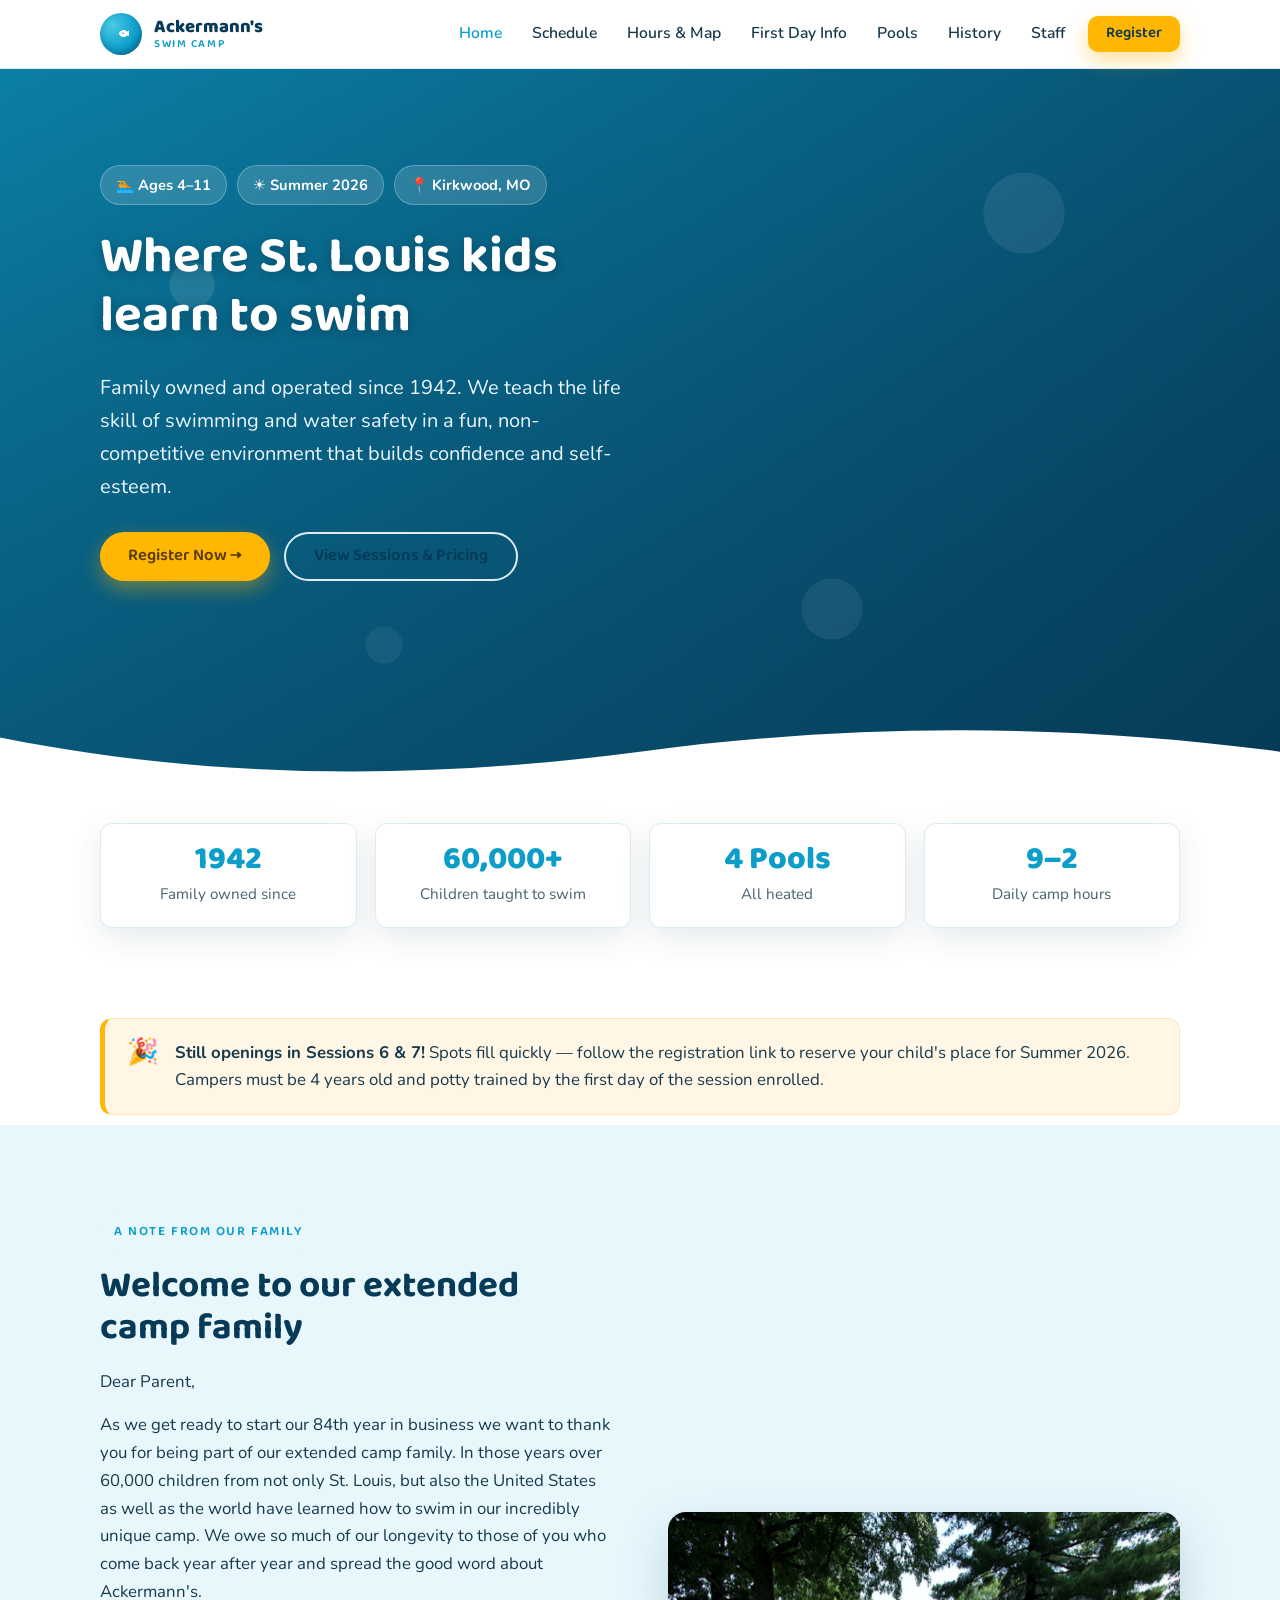
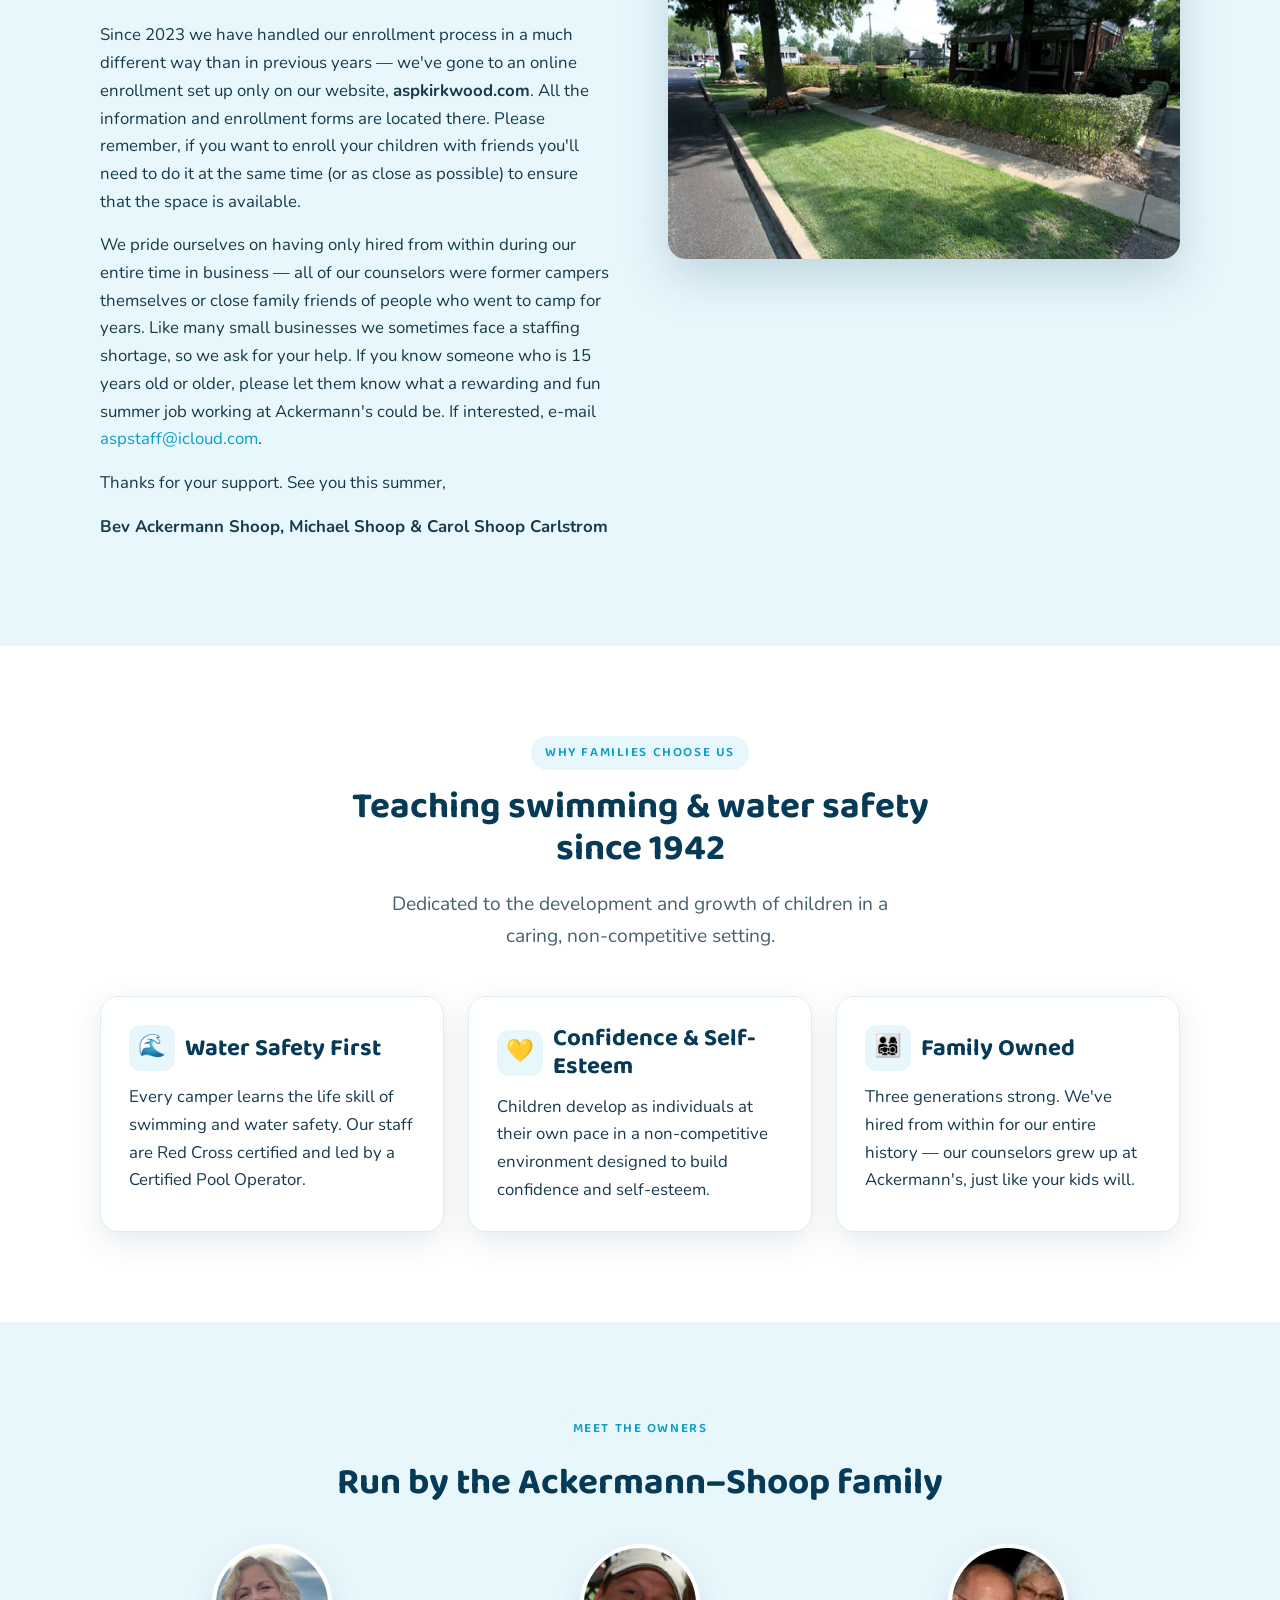
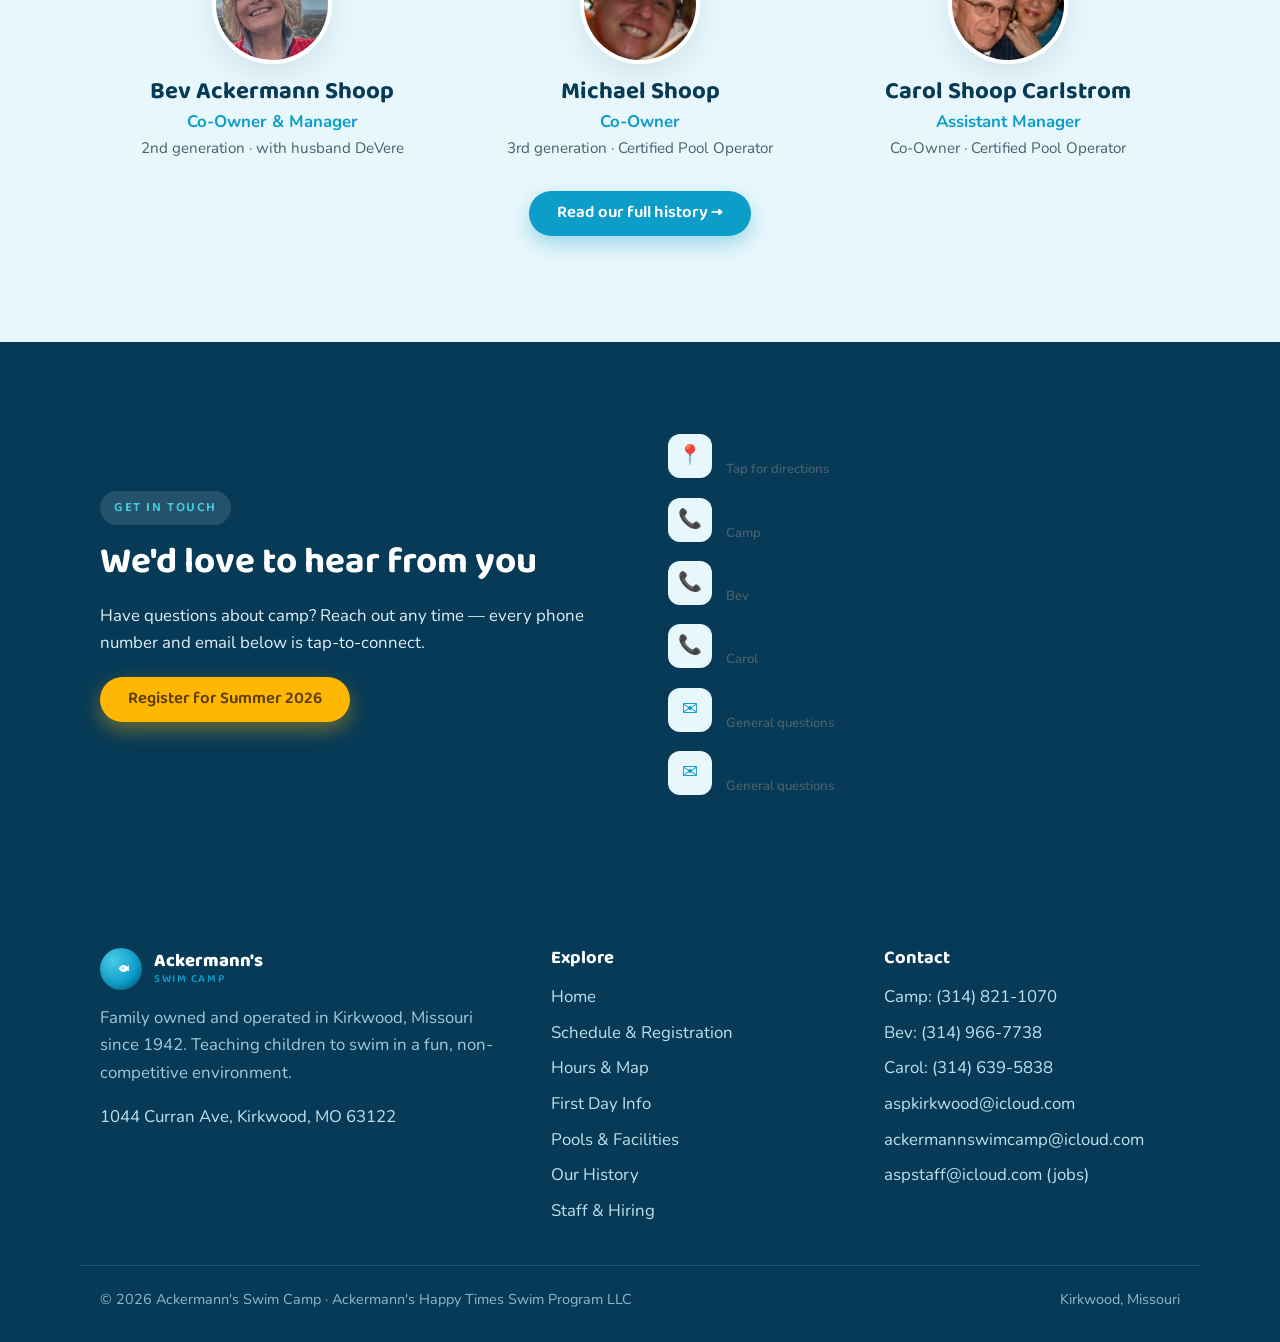
==== index.html @ d3aa133c "feat: initialize website project with base HTML structure, CSS styling, and asset repository" ====
<!DOCTYPE html>
<html lang="en">
<head>
  <meta charset="UTF-8">
  <meta name="viewport" content="width=device-width, initial-scale=1.0">
  <title>Ackermann's Swim Camp — Kirkwood, MO | Learn to Swim Since 1942</title>
  <meta name="description" content="Ackermann's Swim Camp in Kirkwood, MO. Family owned and operated since 1942, teaching children ages 4–11 to swim in a fun, non-competitive environment with heated pools and certified instructors.">
  <link rel="icon" href="assets/favicon.svg" type="image/svg+xml">
  <link rel="preconnect" href="https://fonts.googleapis.com">
  <link rel="preconnect" href="https://fonts.gstatic.com" crossorigin>
  <link href="https://fonts.googleapis.com/css2?family=Baloo+2:wght@500;600;700;800&family=Nunito:wght@400;600;700;800&display=swap" rel="stylesheet">
  <link rel="stylesheet" href="assets/css/style.css">
</head>
<body>
<a class="skip-link" href="#main">Skip to content</a>

<!-- ===== HEADER ===== -->
<header class="site-header">
  <div class="wrap nav">
    <a class="brand" href="index.html">
      <span class="brand-badge">
        <svg viewBox="0 0 64 64" aria-hidden="true"><path d="M39 21c-6 0-11 4.9-13 9.5C28 35 33 40 39 40c4.2 0 7.6-2.2 9.6-5l4.4 3.8V22.2L48.6 26c-2-2.8-5.4-5-9.6-5zm-1.6 6.2a2.3 2.3 0 1 1 0 4.6 2.3 2.3 0 0 1 0-4.6z" fill="#fff"/></svg>
      </span>
      <span class="brand-name">Ackermann's<span>Swim Camp</span></span>
    </a>
    <button class="nav-toggle" aria-label="Menu" aria-expanded="false"><span></span></button>
    <ul class="nav-links">
      <li><a href="index.html" class="active">Home</a></li>
      <li><a href="schedule.html">Schedule</a></li>
      <li><a href="hours-map.html">Hours &amp; Map</a></li>
      <li><a href="first-day.html">First Day Info</a></li>
      <li><a href="pools.html">Pools</a></li>
      <li><a href="history.html">History</a></li>
      <li><a href="staff.html">Staff</a></li>
      <li><a class="btn btn--sun" href="https://www.regpack.com/reg/templates/build/?g_id=100919409" target="_blank" rel="noopener">Register</a></li>
    </ul>
  </div>
</header>

<main id="main">

<!-- ===== HERO ===== -->
<section class="hero">
  <div class="wrap">
    <div class="badge-row">
      <span class="chip">🏊 Ages 4–11</span>
      <span class="chip">☀️ Summer 2026</span>
      <span class="chip">📍 Kirkwood, MO</span>
    </div>
    <h1>Where St. Louis kids learn to swim</h1>
    <p>Family owned and operated since 1942. We teach the life skill of swimming and water safety in a fun, non-competitive environment that builds confidence and self-esteem.</p>
    <div class="cta-row">
      <a class="btn btn--sun" href="https://www.regpack.com/reg/templates/build/?g_id=100919409" target="_blank" rel="noopener">Register Now →</a>
      <a class="btn btn--ghost" href="schedule.html">View Sessions &amp; Pricing</a>
    </div>
  </div>
  <svg class="wave-divider" viewBox="0 0 1440 90" preserveAspectRatio="none" aria-hidden="true"><path fill="#ffffff" d="M0,32 C240,80 480,80 720,48 C960,16 1200,16 1440,48 L1440,90 L0,90 Z"></path></svg>
</section>

<!-- ===== QUICK FACTS ===== -->
<section class="section" style="padding-top:34px;">
  <div class="wrap">
    <div class="facts">
      <div class="fact"><div class="num">1942</div><div class="lbl">Family owned since</div></div>
      <div class="fact"><div class="num">60,000+</div><div class="lbl">Children taught to swim</div></div>
      <div class="fact"><div class="num">4&nbsp;Pools</div><div class="lbl">All heated</div></div>
      <div class="fact"><div class="num">9–2</div><div class="lbl">Daily camp hours</div></div>
    </div>
  </div>
</section>

<!-- ===== OPENINGS CALLOUT ===== -->
<section style="padding: 0 0 10px;">
  <div class="wrap">
    <div class="callout">
      <span class="co-ico">🎉</span>
      <p><strong>Still openings in Sessions 6 &amp; 7!</strong> Spots fill quickly — follow the registration link to reserve your child's place for Summer 2026. Campers must be 4 years old and potty trained by the first day of the session enrolled.</p>
    </div>
  </div>
</section>

<!-- ===== WELCOME LETTER ===== -->
<section class="section section--sky">
  <div class="wrap split">
    <div>
      <span class="eyebrow">A note from our family</span>
      <h2>Welcome to our extended camp family</h2>
      <div class="stack">
        <p>Dear Parent,</p>
        <p>As we get ready to start our 84th year in business we want to thank you for being part of our extended camp family. In those years over 60,000 children from not only St. Louis, but also the United States as well as the world have learned how to swim in our incredibly unique camp. We owe so much of our longevity to those of you who come back year after year and spread the good word about Ackermann's.</p>
        <p>Since 2023 we have handled our enrollment process in a much different way than in previous years — we've gone to an online enrollment set up only on our website, <strong>aspkirkwood.com</strong>. All the information and enrollment forms are located there. Please remember, if you want to enroll your children with friends you'll need to do it at the same time (or as close as possible) to ensure that the space is available.</p>
        <p>We pride ourselves on having only hired from within during our entire time in business — all of our counselors were former campers themselves or close family friends of people who went to camp for years. Like many small businesses we sometimes face a staffing shortage, so we ask for your help. If you know someone who is 15 years old or older, please let them know what a rewarding and fun summer job working at Ackermann's could be. If interested, e-mail <a href="mailto:aspstaff@icloud.com">aspstaff@icloud.com</a>.</p>
        <p>Thanks for your support. See you this summer,</p>
        <p><strong>Bev Ackermann Shoop, Michael Shoop &amp; Carol Shoop Carlstrom</strong></p>
      </div>
    </div>
    <div class="split-media">
      <img src="assets/images/pools-and-house/shapeimage_5.png" alt="Aerial view of Ackermann's four heated swimming pools in Kirkwood, MO" width="657" height="347">
    </div>
  </div>
</section>

<!-- ===== VALUES ===== -->
<section class="section">
  <div class="wrap">
    <div class="center" style="max-width:640px;margin-inline:auto;">
      <span class="eyebrow">Why families choose us</span>
      <h2>Teaching swimming &amp; water safety since 1942</h2>
      <p class="lead">Dedicated to the development and growth of children in a caring, non-competitive setting.</p>
    </div>
    <div class="grid grid-3" style="margin-top:44px;">
      <div class="card">
        <h3><span class="icon">🌊</span>Water Safety First</h3>
        <p>Every camper learns the life skill of swimming and water safety. Our staff are Red Cross certified and led by a Certified Pool Operator.</p>
      </div>
      <div class="card">
        <h3><span class="icon">💛</span>Confidence &amp; Self-Esteem</h3>
        <p>Children develop as individuals at their own pace in a non-competitive environment designed to build confidence and self-esteem.</p>
      </div>
      <div class="card">
        <h3><span class="icon">👨‍👩‍👧‍👦</span>Family Owned</h3>
        <p>Three generations strong. We've hired from within for our entire history — our counselors grew up at Ackermann's, just like your kids will.</p>
      </div>
    </div>
  </div>
</section>

<!-- ===== MEET THE FAMILY ===== -->
<section class="section section--sky">
  <div class="wrap">
    <div class="center" style="max-width:640px;margin-inline:auto;">
      <span class="eyebrow">Meet the owners</span>
      <h2>Run by the Ackermann–Shoop family</h2>
    </div>
    <div class="grid grid-3" style="margin-top:40px;">
      <div class="person">
        <img src="assets/images/home/IMG_7571.jpg" alt="Bev Ackermann Shoop">
        <h3 style="margin-bottom:2px;">Bev Ackermann Shoop</h3>
        <div class="role">Co-Owner &amp; Manager</div>
        <div class="sub">2nd generation · with husband DeVere</div>
      </div>
      <div class="person">
        <img src="assets/images/home/shapeimage_4-1.png" alt="Michael Shoop">
        <h3 style="margin-bottom:2px;">Michael Shoop</h3>
        <div class="role">Co-Owner</div>
        <div class="sub">3rd generation · Certified Pool Operator</div>
      </div>
      <div class="person">
        <img src="assets/images/home/Picture 3-3.jpg" alt="Carol Shoop Carlstrom">
        <h3 style="margin-bottom:2px;">Carol Shoop Carlstrom</h3>
        <div class="role">Assistant Manager</div>
        <div class="sub">Co-Owner · Certified Pool Operator</div>
      </div>
    </div>
    <p class="center" style="margin-top:30px;"><a class="btn btn--pool" href="history.html">Read our full history →</a></p>
  </div>
</section>

<!-- ===== CONTACT STRIP ===== -->
<section class="section section--ocean" id="contact">
  <div class="wrap">
    <div class="split">
      <div>
        <span class="eyebrow">Get in touch</span>
        <h2>We'd love to hear from you</h2>
        <p>Have questions about camp? Reach out any time — every phone number and email below is tap-to-connect.</p>
        <p style="margin-top:20px;">
          <a class="btn btn--sun" href="https://www.regpack.com/reg/templates/build/?g_id=100919409" target="_blank" rel="noopener">Register for Summer 2026</a>
        </p>
      </div>
      <div>
        <ul class="contact-links">
          <li><a href="https://www.google.com/maps/search/?api=1&query=1044+Curran+Ave+Kirkwood+MO+63122" target="_blank" rel="noopener"><span class="ci-icon">📍</span><span>1044 Curran Ave, Kirkwood, MO 63122<small>Tap for directions</small></span></a></li>
          <li><a href="tel:+13148211070"><span class="ci-icon">📞</span><span>(314) 821-1070<small>Camp</small></span></a></li>
          <li><a href="tel:+13149667738"><span class="ci-icon">📞</span><span>(314) 966-7738<small>Bev</small></span></a></li>
          <li><a href="tel:+13146395838"><span class="ci-icon">📞</span><span>(314) 639-5838<small>Carol</small></span></a></li>
          <li><a href="mailto:aspkirkwood@icloud.com"><span class="ci-icon">✉️</span><span>aspkirkwood@icloud.com<small>General questions</small></span></a></li>
          <li><a href="mailto:ackermannswimcamp@icloud.com"><span class="ci-icon">✉️</span><span>ackermannswimcamp@icloud.com<small>General questions</small></span></a></li>
        </ul>
      </div>
    </div>
  </div>
</section>

</main>

<!-- ===== FOOTER ===== -->
<footer class="site-footer">
  <div class="wrap footer-grid">
    <div class="footer-brand">
      <div class="brand" style="margin-bottom:14px;">
        <span class="brand-badge"><svg viewBox="0 0 64 64" aria-hidden="true"><path d="M39 21c-6 0-11 4.9-13 9.5C28 35 33 40 39 40c4.2 0 7.6-2.2 9.6-5l4.4 3.8V22.2L48.6 26c-2-2.8-5.4-5-9.6-5zm-1.6 6.2a2.3 2.3 0 1 1 0 4.6 2.3 2.3 0 0 1 0-4.6z" fill="#fff"/></svg></span>
        <span class="brand-name" style="color:#fff;">Ackermann's<span>Swim Camp</span></span>
      </div>
      <p>Family owned and operated in Kirkwood, Missouri since 1942. Teaching children to swim in a fun, non-competitive environment.</p>
      <p><a href="https://www.google.com/maps/search/?api=1&query=1044+Curran+Ave+Kirkwood+MO+63122" target="_blank" rel="noopener">1044 Curran Ave, Kirkwood, MO 63122</a></p>
    </div>
    <div>
      <h4>Explore</h4>
      <ul class="footer-links">
        <li><a href="index.html">Home</a></li>
        <li><a href="schedule.html">Schedule &amp; Registration</a></li>
        <li><a href="hours-map.html">Hours &amp; Map</a></li>
        <li><a href="first-day.html">First Day Info</a></li>
        <li><a href="pools.html">Pools &amp; Facilities</a></li>
        <li><a href="history.html">Our History</a></li>
        <li><a href="staff.html">Staff &amp; Hiring</a></li>
      </ul>
    </div>
    <div>
      <h4>Contact</h4>
      <ul class="footer-links">
        <li><a href="tel:+13148211070">Camp: (314) 821-1070</a></li>
        <li><a href="tel:+13149667738">Bev: (314) 966-7738</a></li>
        <li><a href="tel:+13146395838">Carol: (314) 639-5838</a></li>
        <li><a href="mailto:aspkirkwood@icloud.com">aspkirkwood@icloud.com</a></li>
        <li><a href="mailto:ackermannswimcamp@icloud.com">ackermannswimcamp@icloud.com</a></li>
        <li><a href="mailto:aspstaff@icloud.com">aspstaff@icloud.com (jobs)</a></li>
      </ul>
    </div>
  </div>
  <div class="wrap footer-bottom">
    <span>&copy; <span id="year">2026</span> Ackermann's Swim Camp · Ackermann's Happy Times Swim Program LLC</span>
    <span>Kirkwood, Missouri</span>
  </div>
</footer>

<script src="assets/js/main.js"></script>
</body>
</html>
---- assets/css/style.css ----
/* =========================================================
   Ackermann's Swim Camp — modern responsive stylesheet
   ========================================================= */

:root {
  --ocean:      #063a56;   /* deep water */
  --ocean-2:    #0a577f;
  --pool:       #0d9dc9;   /* pool blue */
  --pool-light: #48cae4;
  --sky:        #e8f7fc;   /* pale wash */
  --sun:        #ffb703;   /* sunny accent */
  --sun-dark:   #f08a00;
  --coral:      #ff6b6b;
  --sand:       #fff6e6;
  --ink:        #163a4c;
  --ink-soft:   #47616e;
  --white:      #ffffff;
  --line:       #dcecf2;

  --radius:     18px;
  --radius-sm:  12px;
  --shadow:     0 10px 30px rgba(6, 58, 86, .10);
  --shadow-lg:  0 18px 50px rgba(6, 58, 86, .18);

  --wrap:       1120px;
  --font-head:  "Baloo 2", "Trebuchet MS", system-ui, sans-serif;
  --font-body:  "Nunito", system-ui, -apple-system, "Segoe UI", sans-serif;
}

* { box-sizing: border-box; }

html { scroll-behavior: smooth; }

body {
  margin: 0;
  font-family: var(--font-body);
  color: var(--ink);
  background: var(--white);
  line-height: 1.65;
  font-size: 1.05rem;
  -webkit-font-smoothing: antialiased;
}

h1, h2, h3, h4 {
  font-family: var(--font-head);
  line-height: 1.15;
  color: var(--ocean);
  margin: 0 0 .5em;
  font-weight: 700;
}

h1 { font-size: clamp(2rem, 5vw, 3.2rem); }
h2 { font-size: clamp(1.6rem, 3.6vw, 2.3rem); }
h3 { font-size: clamp(1.2rem, 2.4vw, 1.5rem); }

p { margin: 0 0 1rem; }

a { color: var(--pool); text-decoration: none; }
a:hover { text-decoration: underline; }

img { max-width: 100%; display: block; }

.wrap { width: 100%; max-width: var(--wrap); margin-inline: auto; padding-inline: 20px; }

.section { padding: clamp(48px, 8vw, 90px) 0; }
.section--sky  { background: var(--sky); }
.section--sand { background: var(--sand); }
.section--ocean { background: var(--ocean); color: #dff1f8; }
.section--ocean h2, .section--ocean h3 { color: #fff; }

.center { text-align: center; }
.lead { font-size: 1.2rem; color: var(--ink-soft); max-width: 46ch; }
.center .lead { margin-inline: auto; }

.eyebrow {
  display: inline-block;
  font-family: var(--font-head);
  font-weight: 600;
  letter-spacing: .12em;
  text-transform: uppercase;
  font-size: .82rem;
  color: var(--pool);
  background: var(--sky);
  padding: 6px 14px;
  border-radius: 999px;
  margin-bottom: 1rem;
}
.section--ocean .eyebrow { background: rgba(255,255,255,.12); color: var(--pool-light); }

/* ---------- Buttons ---------- */
.btn {
  display: inline-flex;
  align-items: center;
  gap: .5em;
  font-family: var(--font-head);
  font-weight: 600;
  font-size: 1.05rem;
  padding: 14px 28px;
  border-radius: 999px;
  border: 0;
  cursor: pointer;
  transition: transform .15s ease, box-shadow .15s ease, background .15s ease;
  text-decoration: none;
  line-height: 1;
}
.btn:hover { text-decoration: none; transform: translateY(-2px); }
.btn--sun { background: var(--sun); color: #5a3d00; box-shadow: 0 8px 20px rgba(255,183,3,.4); }
.btn--sun:hover { background: var(--sun-dark); color: #3d2900; }
.btn--pool { background: var(--pool); color: #fff; box-shadow: 0 8px 20px rgba(13,157,201,.35); }
.btn--pool:hover { background: var(--ocean-2); }
.btn--ghost { background: transparent; color: var(--ocean); border: 2px solid var(--line); }
.btn--ghost:hover { border-color: var(--pool); color: var(--pool); }
.section--ocean .btn--ghost { color:#fff; border-color: rgba(255,255,255,.35); }

/* ---------- Header / Nav ---------- */
.site-header {
  position: sticky;
  top: 0;
  z-index: 100;
  background: rgba(255,255,255,.92);
  backdrop-filter: blur(10px);
  border-bottom: 1px solid var(--line);
}
.nav {
  display: flex;
  align-items: center;
  justify-content: space-between;
  gap: 16px;
  min-height: 68px;
}
.brand { display: flex; align-items: center; gap: 12px; text-decoration: none; }
.brand:hover { text-decoration: none; }
.brand-badge {
  width: 42px; height: 42px; flex: none;
  border-radius: 50%;
  background: radial-gradient(circle at 30% 30%, var(--pool-light), var(--pool) 60%, var(--ocean-2));
  display: grid; place-items: center;
  box-shadow: inset 0 -3px 6px rgba(0,0,0,.15);
}
.brand-badge svg { width: 24px; height: 24px; }
.brand-name { font-family: var(--font-head); font-weight: 800; color: var(--ocean); font-size: 1.15rem; line-height: 1; }
.brand-name span { display: block; font-size: .7rem; font-weight: 600; letter-spacing: .14em; text-transform: uppercase; color: var(--pool); margin-top: 3px; }

.nav-links {
  display: flex;
  align-items: center;
  gap: 4px;
  list-style: none;
  margin: 0; padding: 0;
}
.nav-links a {
  display: block;
  color: var(--ink);
  font-weight: 600;
  padding: 9px 13px;
  border-radius: 10px;
  font-size: .98rem;
  transition: background .15s, color .15s;
}
.nav-links a:hover { background: var(--sky); color: var(--ocean); text-decoration: none; }
.nav-links a.active { color: var(--pool); }
.nav-links .btn { padding: 10px 18px; font-size: .95rem; margin-left: 6px; }

.nav-toggle {
  display: none;
  background: var(--sky);
  border: 0;
  border-radius: 10px;
  width: 46px; height: 46px;
  cursor: pointer;
  align-items: center; justify-content: center;
}
.nav-toggle span, .nav-toggle span::before, .nav-toggle span::after {
  content: ""; display: block; width: 22px; height: 2.5px; background: var(--ocean); border-radius: 2px; transition: .25s;
}
.nav-toggle span::before { transform: translateY(-7px); }
.nav-toggle span::after  { transform: translateY(5px); }
.nav-open .nav-toggle span { background: transparent; }
.nav-open .nav-toggle span::before { transform: rotate(45deg); }
.nav-open .nav-toggle span::after  { transform: rotate(-45deg); }

@media (max-width: 900px) {
  .nav-toggle { display: flex; }
  .nav-links {
    position: absolute;
    top: 68px; left: 0; right: 0;
    flex-direction: column;
    align-items: stretch;
    background: var(--white);
    border-bottom: 1px solid var(--line);
    padding: 12px 20px 20px;
    gap: 2px;
    box-shadow: var(--shadow);
    transform: translateY(-8px);
    opacity: 0;
    visibility: hidden;
    transition: .2s ease;
  }
  .nav-open .nav-links { transform: translateY(0); opacity: 1; visibility: visible; }
  .nav-links a { padding: 13px 12px; font-size: 1.08rem; border-radius: 10px; }
  .nav-links .btn { margin: 8px 0 0; justify-content: center; }
}

/* ---------- Hero ---------- */
.hero {
  position: relative;
  background:
    linear-gradient(180deg, rgba(6,58,86,.30), rgba(6,58,86,.55)),
    linear-gradient(135deg, var(--pool) 0%, var(--ocean) 100%);
  color: #fff;
  overflow: hidden;
}
.hero::after {
  /* playful bubbles */
  content: "";
  position: absolute; inset: 0;
  background-image:
    radial-gradient(circle at 15% 30%, rgba(255,255,255,.10) 0 22px, transparent 23px),
    radial-gradient(circle at 80% 20%, rgba(255,255,255,.08) 0 40px, transparent 41px),
    radial-gradient(circle at 65% 75%, rgba(255,255,255,.07) 0 30px, transparent 31px),
    radial-gradient(circle at 30% 80%, rgba(255,255,255,.06) 0 18px, transparent 19px);
  pointer-events: none;
}
.hero .wrap { position: relative; z-index: 1; padding-top: clamp(56px, 9vw, 96px); padding-bottom: clamp(80px, 12vw, 130px); }
.hero h1 { color: #fff; max-width: 16ch; text-shadow: 0 2px 12px rgba(0,0,0,.25); }
.hero p { font-size: 1.25rem; max-width: 44ch; color: #eaf7fd; }
.hero .badge-row { display: flex; flex-wrap: wrap; gap: 10px; margin-bottom: 1.4rem; }
.hero .chip {
  background: rgba(255,255,255,.15);
  border: 1px solid rgba(255,255,255,.25);
  padding: 7px 15px; border-radius: 999px;
  font-weight: 700; font-size: .92rem;
  backdrop-filter: blur(4px);
}
.hero .cta-row { display: flex; flex-wrap: wrap; gap: 14px; margin-top: 1.8rem; }

/* wave divider */
.wave-divider { display: block; width: 100%; height: auto; margin-top: -2px; }
.wave-divider.top { transform: rotate(180deg); }

/* page banner (interior pages) */
.page-banner {
  background: linear-gradient(135deg, var(--pool) 0%, var(--ocean) 100%);
  color: #fff;
  padding: clamp(40px, 7vw, 72px) 0 clamp(56px, 9vw, 86px);
  text-align: center;
  position: relative;
}
.page-banner h1 { color: #fff; text-shadow: 0 2px 12px rgba(0,0,0,.2); }
.page-banner p { color: #e6f6fc; font-size: 1.15rem; max-width: 50ch; margin-inline: auto; }

/* ---------- Cards / grids ---------- */
.grid { display: grid; gap: 24px; }
.grid-2 { grid-template-columns: repeat(2, 1fr); }
.grid-3 { grid-template-columns: repeat(3, 1fr); }
.grid-4 { grid-template-columns: repeat(4, 1fr); }
@media (max-width: 860px) { .grid-3, .grid-4 { grid-template-columns: repeat(2, 1fr); } }
@media (max-width: 620px) { .grid-2, .grid-3, .grid-4 { grid-template-columns: 1fr; } }

.card {
  background: var(--white);
  border: 1px solid var(--line);
  border-radius: var(--radius);
  padding: 28px;
  box-shadow: var(--shadow);
  height: 100%;
}
.card h3 { display: flex; align-items: center; gap: 10px; }
.card .icon {
  width: 46px; height: 46px; flex: none;
  border-radius: 12px;
  background: var(--sky);
  display: grid; place-items: center;
  color: var(--pool);
  font-size: 1.4rem;
}
.card p:last-child { margin-bottom: 0; }

/* feature list with checks */
.checklist { list-style: none; padding: 0; margin: 0; }
.checklist li { position: relative; padding-left: 34px; margin-bottom: 12px; }
.checklist li::before {
  content: "✓";
  position: absolute; left: 0; top: 1px;
  width: 24px; height: 24px;
  background: var(--pool); color: #fff;
  border-radius: 50%;
  display: grid; place-items: center;
  font-size: .8rem; font-weight: 800;
}

/* split (text + image) */
.split { display: grid; grid-template-columns: 1fr 1fr; gap: clamp(28px, 5vw, 56px); align-items: center; }
.split img { border-radius: var(--radius); box-shadow: var(--shadow-lg); width: 100%; }
@media (max-width: 800px) { .split { grid-template-columns: 1fr; } .split.reverse .split-media { order: -1; } }

/* ---------- Contact / quick facts strip ---------- */
.facts { display: grid; grid-template-columns: repeat(4, 1fr); gap: 18px; }
@media (max-width: 820px) { .facts { grid-template-columns: repeat(2,1fr); } }
@media (max-width: 460px) { .facts { grid-template-columns: 1fr; } }
.fact {
  background: var(--white);
  border: 1px solid var(--line);
  border-radius: var(--radius-sm);
  padding: 20px;
  text-align: center;
  box-shadow: var(--shadow);
}
.fact .num { font-family: var(--font-head); font-size: 2rem; color: var(--pool); font-weight: 800; line-height: 1; }
.fact .lbl { font-size: .95rem; color: var(--ink-soft); margin-top: 6px; }

/* contact links */
.contact-links { list-style: none; padding: 0; margin: 0; display: grid; gap: 14px; }
.contact-links a, .contact-links .ci {
  display: flex; align-items: center; gap: 14px;
  font-weight: 700; color: var(--ocean);
}
.contact-links .ci-icon {
  width: 44px; height: 44px; flex: none;
  border-radius: 12px; background: var(--sky); color: var(--pool);
  display: grid; place-items: center; font-size: 1.2rem;
}
.contact-links small { display: block; font-weight: 600; color: var(--ink-soft); font-size: .82rem; }

/* ---------- Schedule table ---------- */
.table-wrap { overflow-x: auto; -webkit-overflow-scrolling: touch; border-radius: var(--radius); box-shadow: var(--shadow); }
table.sessions { width: 100%; border-collapse: collapse; background: #fff; min-width: 520px; }
table.sessions caption { text-align: left; font-family: var(--font-head); font-weight: 700; color: var(--ocean); padding: 18px 20px 10px; font-size: 1.3rem; background:#fff; }
table.sessions th, table.sessions td { padding: 14px 18px; text-align: left; border-bottom: 1px solid var(--line); }
table.sessions thead th { background: var(--ocean); color: #fff; font-family: var(--font-head); font-weight: 600; position: sticky; top: 0; }
table.sessions tbody tr:nth-child(even) { background: var(--sky); }
table.sessions .price { font-weight: 800; color: var(--ocean); white-space: nowrap; }
.badge {
  display: inline-block; font-size: .72rem; font-weight: 800; letter-spacing: .04em;
  padding: 3px 10px; border-radius: 999px; text-transform: uppercase;
}
.badge.full { background: #ffe3e3; color: #c92a2a; }
.badge.open { background: #d3f9d8; color: #2b8a3e; }

/* ---------- Gallery ---------- */
.gallery { columns: 4 220px; column-gap: 16px; }
.gallery img {
  width: 100%; margin: 0 0 16px; border-radius: var(--radius-sm);
  box-shadow: var(--shadow); cursor: zoom-in; break-inside: avoid;
  transition: transform .2s, box-shadow .2s;
}
.gallery img:hover { transform: scale(1.02); box-shadow: var(--shadow-lg); }

/* lightbox */
.lightbox {
  position: fixed; inset: 0; z-index: 200;
  background: rgba(6,20,28,.92);
  display: none; align-items: center; justify-content: center;
  padding: 24px;
}
.lightbox.open { display: flex; }
.lightbox img { max-width: 92vw; max-height: 88vh; border-radius: 10px; box-shadow: var(--shadow-lg); }
.lightbox .lb-close {
  position: absolute; top: 18px; right: 22px;
  background: rgba(255,255,255,.15); color: #fff; border: 0;
  width: 48px; height: 48px; border-radius: 50%; font-size: 1.6rem; cursor: pointer;
}
.lightbox .lb-nav {
  position: absolute; top: 50%; transform: translateY(-50%);
  background: rgba(255,255,255,.15); color: #fff; border: 0;
  width: 52px; height: 52px; border-radius: 50%; font-size: 1.8rem; cursor: pointer;
}
.lightbox .lb-prev { left: 16px; }
.lightbox .lb-next { right: 16px; }

/* ---------- Photo cards ---------- */
.photo-card { border-radius: var(--radius); overflow: hidden; box-shadow: var(--shadow); background:#fff; border:1px solid var(--line); }
.photo-card img { width: 100%; height: 220px; object-fit: cover; }
.photo-card .pc-body { padding: 18px 20px; }
.photo-card h3 { margin-bottom: 4px; }
.photo-card .pc-body p:last-child { margin: 0; }

/* people */
.person { text-align: center; }
.person img { width: 120px; height: 120px; border-radius: 50%; object-fit: cover; margin: 0 auto 14px; box-shadow: var(--shadow); border: 4px solid #fff; }
.person .role { color: var(--pool); font-weight: 700; }
.person .sub { color: var(--ink-soft); font-size: .95rem; }

/* callout / alert */
.callout {
  display: flex; gap: 16px; align-items: flex-start;
  background: var(--sand); border: 1px solid #ffe6b3; border-left: 5px solid var(--sun);
  border-radius: var(--radius-sm); padding: 20px 22px;
}
.callout .co-ico { font-size: 1.6rem; line-height: 1; }
.callout p:last-child { margin: 0; }
.callout.info { background: var(--sky); border-color: var(--line); border-left-color: var(--pool); }

/* address block */
.map-embed { border: 0; width: 100%; height: 420px; border-radius: var(--radius); box-shadow: var(--shadow); }

/* press logos */
.press-grid { display: grid; grid-template-columns: repeat(4, 1fr); gap: 22px; align-items: center; }
@media (max-width: 720px) { .press-grid { grid-template-columns: repeat(2,1fr); } }
.press-grid img { max-height: 70px; width: auto; margin: 0 auto; filter: grayscale(1); opacity: .8; transition: .2s; }
.press-grid img:hover { filter: none; opacity: 1; }

/* ---------- Footer ---------- */
.site-footer { background: var(--ocean); color: #bfe1ee; padding: 60px 0 30px; }
.footer-grid { display: grid; grid-template-columns: 1.4fr 1fr 1fr; gap: 36px; }
@media (max-width: 780px) { .footer-grid { grid-template-columns: 1fr; gap: 28px; } }
.site-footer h4 { color: #fff; font-size: 1.15rem; margin-bottom: 14px; }
.site-footer a { color: #bfe1ee; }
.site-footer a:hover { color: #fff; }
.footer-links { list-style: none; padding: 0; margin: 0; display: grid; gap: 8px; }
.footer-brand .brand-name { color: #fff; }
.footer-brand p { color: #9fcadb; }
.footer-bottom {
  border-top: 1px solid rgba(255,255,255,.12);
  margin-top: 40px; padding-top: 22px;
  display: flex; flex-wrap: wrap; gap: 8px; justify-content: space-between;
  font-size: .9rem; color: #8fb9cc;
}

/* ---------- Timeline ---------- */
.timeline { position: relative; max-width: 860px; margin: 0 auto; padding-left: 0; }
.timeline::before {
  content: ""; position: absolute; left: 27px; top: 8px; bottom: 8px;
  width: 3px; background: linear-gradient(var(--pool-light), var(--pool)); border-radius: 3px;
}
.tl-item { position: relative; padding: 0 0 34px 74px; }
.tl-item:last-child { padding-bottom: 0; }
.tl-year {
  position: absolute; left: 0; top: 0;
  width: 58px; height: 58px; border-radius: 50%;
  background: var(--pool); color: #fff;
  display: grid; place-items: center;
  font-family: var(--font-head); font-weight: 800; font-size: .92rem;
  box-shadow: 0 6px 16px rgba(13,157,201,.4); border: 4px solid #fff; z-index: 1; text-align:center; line-height:1;
}
.tl-card { background:#fff; border:1px solid var(--line); border-radius: var(--radius); padding: 22px 24px; box-shadow: var(--shadow); }
.tl-card h3 { margin-bottom: 8px; }
.tl-card img { border-radius: var(--radius-sm); margin-top: 14px; box-shadow: var(--shadow); width: 100%; }
.tl-card p:last-child { margin-bottom: 0; }
@media (max-width: 520px) {
  .tl-item { padding-left: 62px; }
  .timeline::before { left: 23px; }
  .tl-year { width: 48px; height: 48px; font-size: .8rem; }
}

/* utility spacing */
.mt-0 { margin-top: 0; } .mb-0 { margin-bottom: 0; }
.stack > * + * { margin-top: 1rem; }
hr.soft { border: 0; border-top: 1px solid var(--line); margin: 32px 0; }
.skip-link { position:absolute; left:-999px; }
.skip-link:focus { left: 12px; top: 12px; background:#fff; padding:10px 16px; border-radius:8px; z-index:300; }
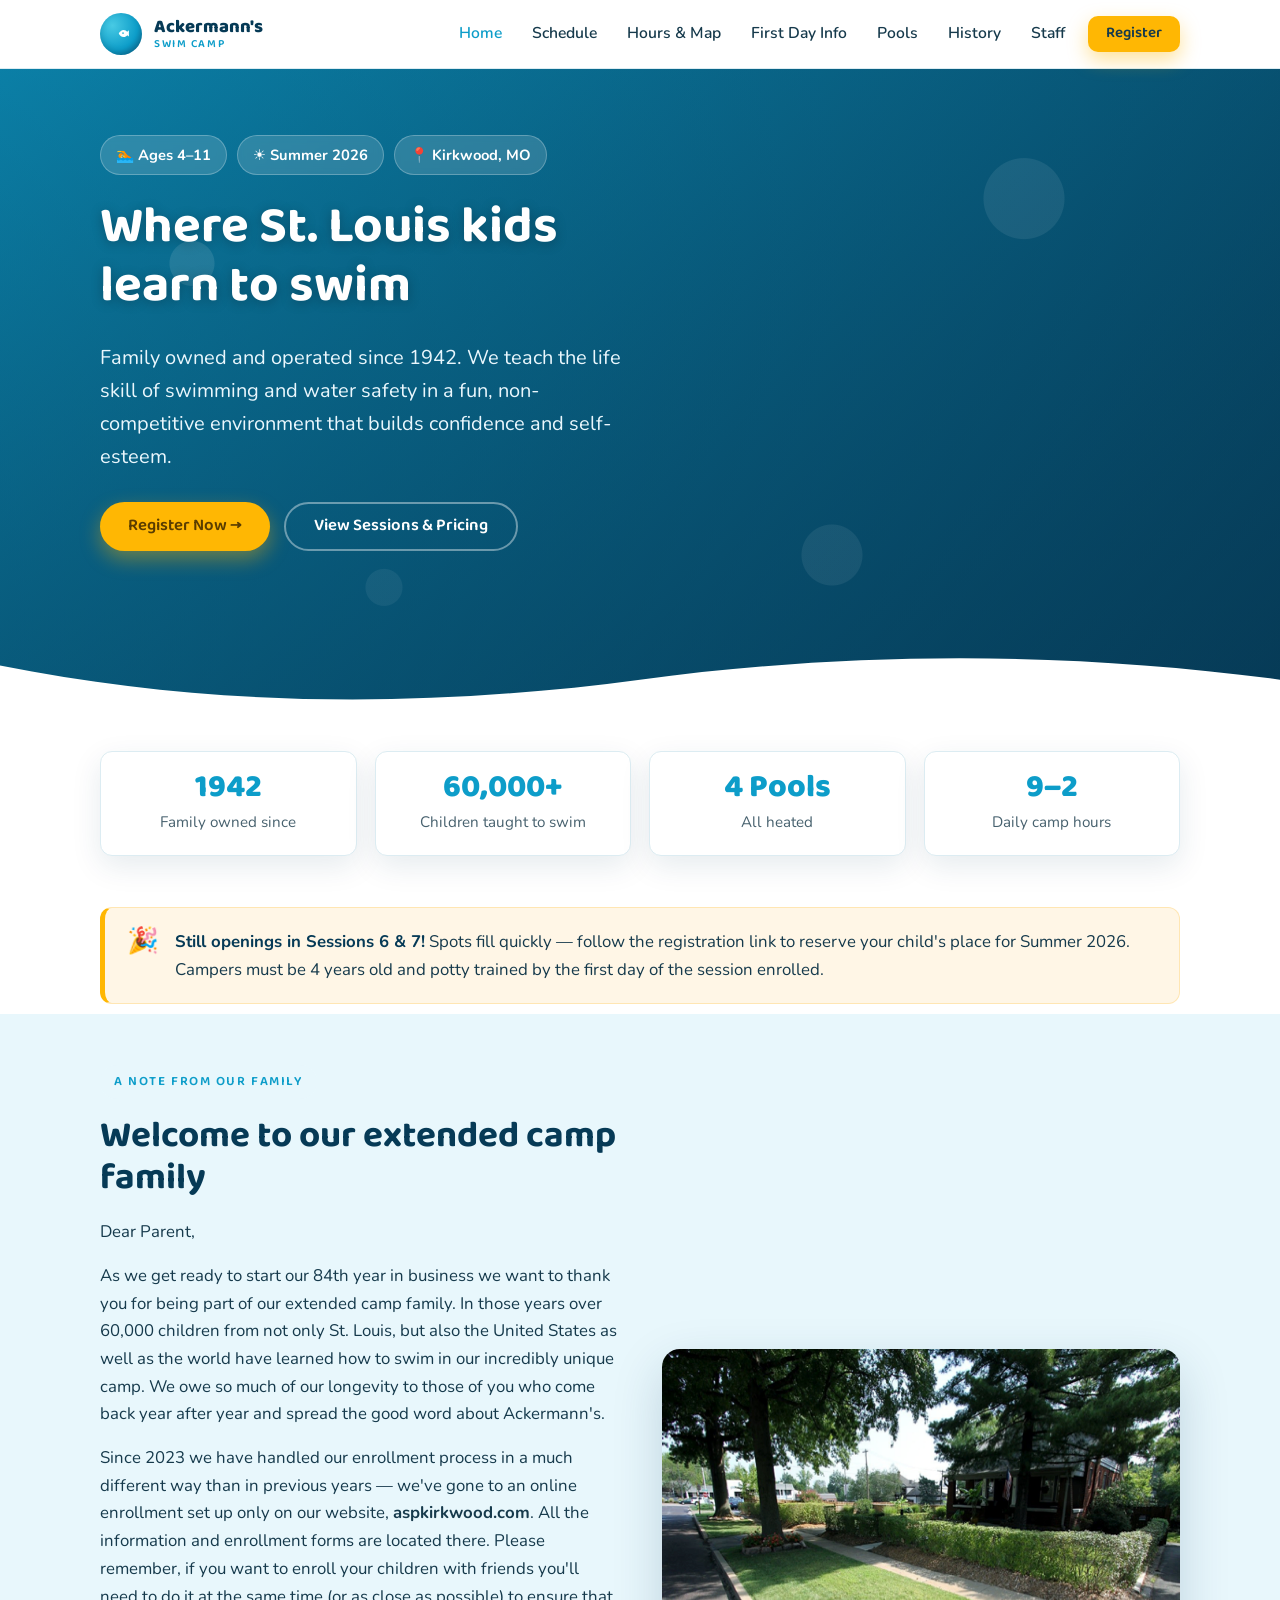
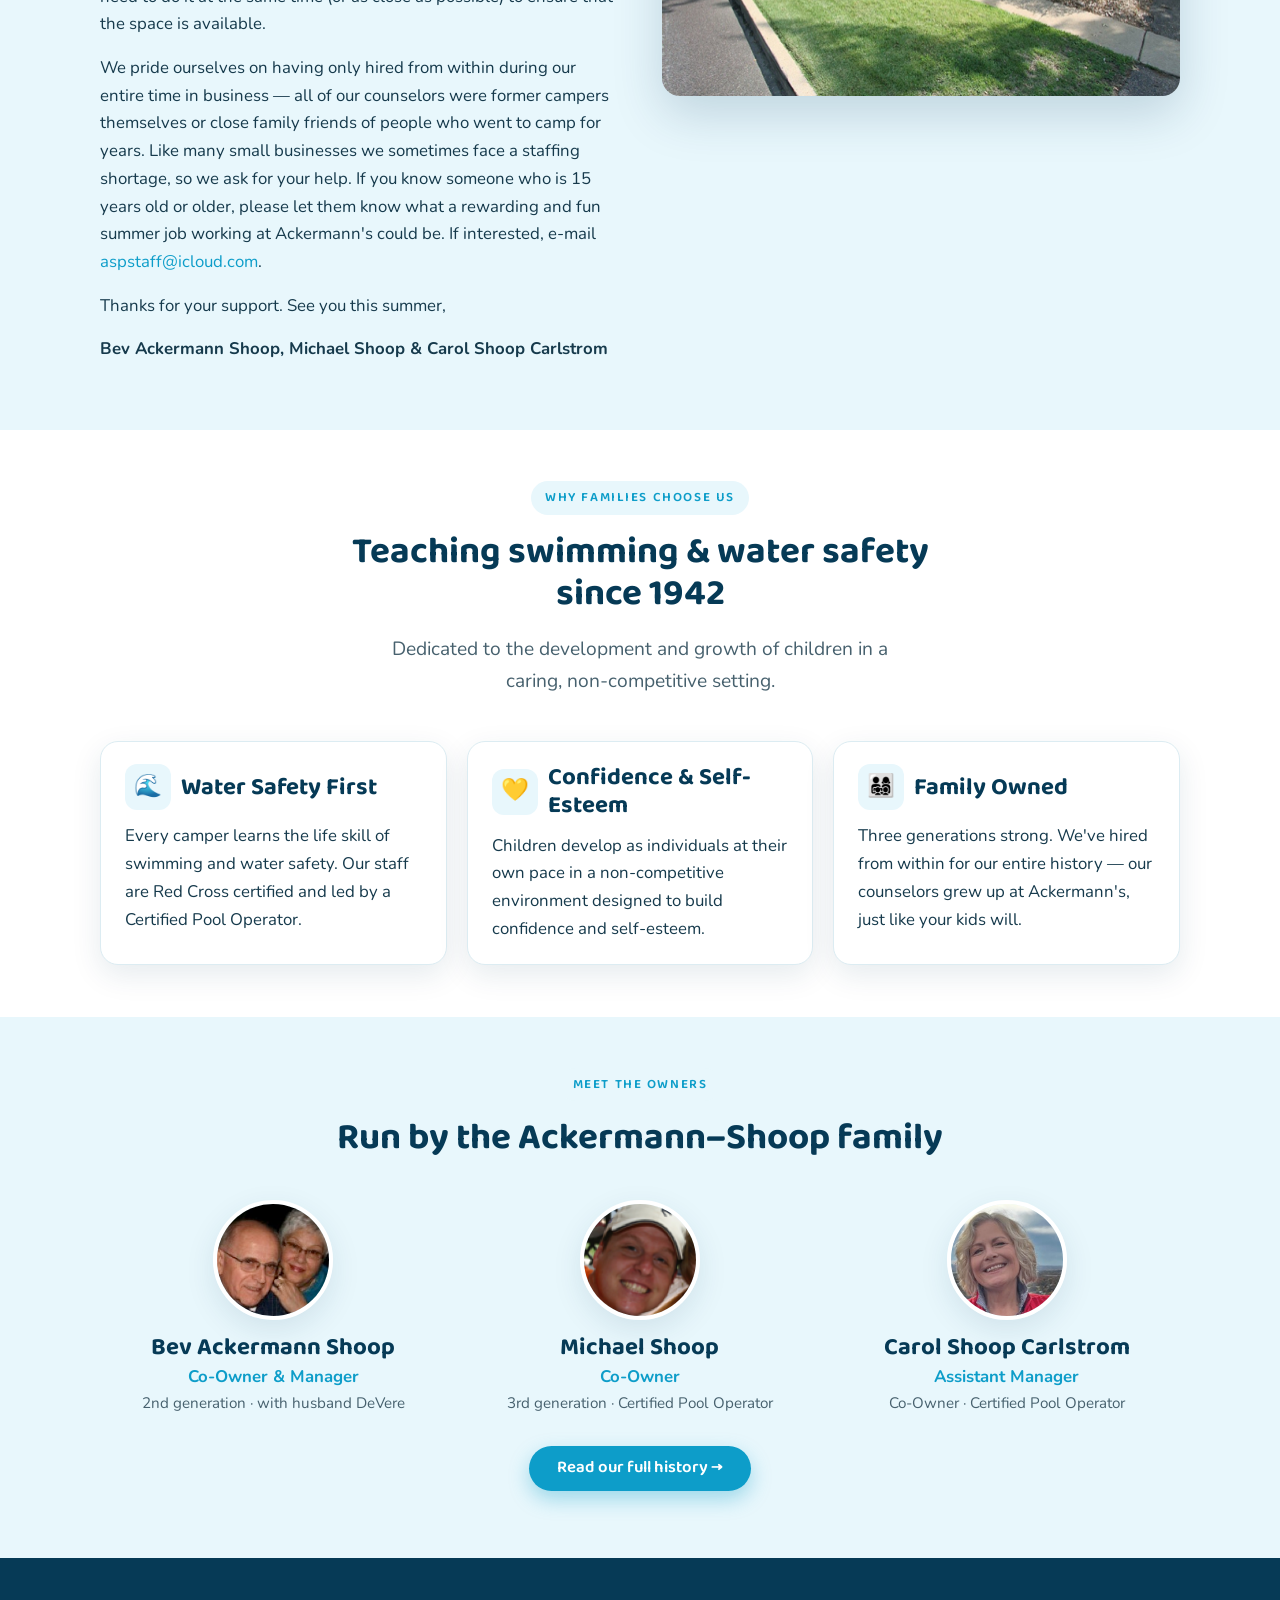
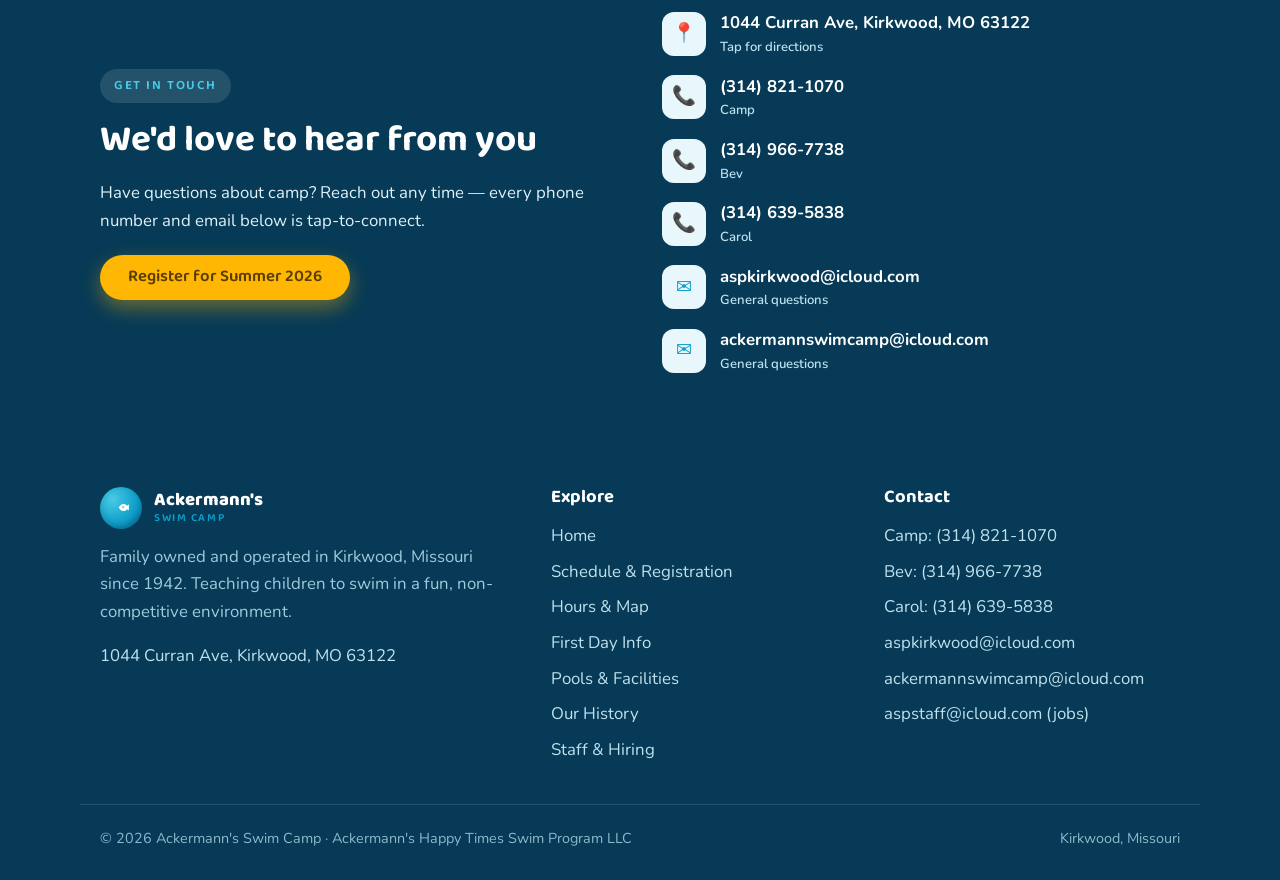
==== commit 7046c05b: "refactor: update UI layout, refine global spacing, and expand historical image galleries" ====
--- a/index.html
+++ b/index.html
@@ -134,7 +134,7 @@
     </div>
     <div class="grid grid-3" style="margin-top:40px;">
       <div class="person">
-        <img src="assets/images/home/IMG_7571.jpg" alt="Bev Ackermann Shoop">
+        <img src="assets/images/home/Picture 3-3.jpg" alt="Bev Ackermann Shoop with her husband DeVere">
         <h3 style="margin-bottom:2px;">Bev Ackermann Shoop</h3>
         <div class="role">Co-Owner &amp; Manager</div>
         <div class="sub">2nd generation · with husband DeVere</div>
@@ -146,7 +146,7 @@
         <div class="sub">3rd generation · Certified Pool Operator</div>
       </div>
       <div class="person">
-        <img src="assets/images/home/Picture 3-3.jpg" alt="Carol Shoop Carlstrom">
+        <img src="assets/images/home/IMG_7571.jpg" alt="Carol Shoop Carlstrom">
         <h3 style="margin-bottom:2px;">Carol Shoop Carlstrom</h3>
         <div class="role">Assistant Manager</div>
         <div class="sub">Co-Owner · Certified Pool Operator</div>
--- a/assets/css/style.css
+++ b/assets/css/style.css
@@ -62,11 +62,12 @@
 
 .wrap { width: 100%; max-width: var(--wrap); margin-inline: auto; padding-inline: 20px; }
 
-.section { padding: clamp(48px, 8vw, 90px) 0; }
+.section { padding: clamp(30px, 4vw, 54px) 0; }
 .section--sky  { background: var(--sky); }
 .section--sand { background: var(--sand); }
 .section--ocean { background: var(--ocean); color: #dff1f8; }
 .section--ocean h2, .section--ocean h3 { color: #fff; }
+.section--ocean a:not(.btn) { color: var(--pool-light); }
 
 .center { text-align: center; }
 .lead { font-size: 1.2rem; color: var(--ink-soft); max-width: 46ch; }
@@ -110,7 +111,8 @@
 .btn--pool:hover { background: var(--ocean-2); }
 .btn--ghost { background: transparent; color: var(--ocean); border: 2px solid var(--line); }
 .btn--ghost:hover { border-color: var(--pool); color: var(--pool); }
-.section--ocean .btn--ghost { color:#fff; border-color: rgba(255,255,255,.35); }
+.section--ocean .btn--ghost, .hero .btn--ghost { color:#fff; border-color: rgba(255,255,255,.4); }
+.hero .btn--ghost:hover { border-color:#fff; color:#fff; background: rgba(255,255,255,.12); }
 
 /* ---------- Header / Nav ---------- */
 .site-header {
@@ -221,7 +223,7 @@
     radial-gradient(circle at 30% 80%, rgba(255,255,255,.06) 0 18px, transparent 19px);
   pointer-events: none;
 }
-.hero .wrap { position: relative; z-index: 1; padding-top: clamp(56px, 9vw, 96px); padding-bottom: clamp(80px, 12vw, 130px); }
+.hero .wrap { position: relative; z-index: 1; padding-top: clamp(40px, 6vw, 66px); padding-bottom: clamp(52px, 8vw, 88px); }
 .hero h1 { color: #fff; max-width: 16ch; text-shadow: 0 2px 12px rgba(0,0,0,.25); }
 .hero p { font-size: 1.25rem; max-width: 44ch; color: #eaf7fd; }
 .hero .badge-row { display: flex; flex-wrap: wrap; gap: 10px; margin-bottom: 1.4rem; }
@@ -242,7 +244,7 @@
 .page-banner {
   background: linear-gradient(135deg, var(--pool) 0%, var(--ocean) 100%);
   color: #fff;
-  padding: clamp(40px, 7vw, 72px) 0 clamp(56px, 9vw, 86px);
+  padding: clamp(28px, 4.5vw, 46px) 0 clamp(38px, 6vw, 58px);
   text-align: center;
   position: relative;
 }
@@ -250,7 +252,7 @@
 .page-banner p { color: #e6f6fc; font-size: 1.15rem; max-width: 50ch; margin-inline: auto; }
 
 /* ---------- Cards / grids ---------- */
-.grid { display: grid; gap: 24px; }
+.grid { display: grid; gap: 20px; }
 .grid-2 { grid-template-columns: repeat(2, 1fr); }
 .grid-3 { grid-template-columns: repeat(3, 1fr); }
 .grid-4 { grid-template-columns: repeat(4, 1fr); }
@@ -261,7 +263,7 @@
   background: var(--white);
   border: 1px solid var(--line);
   border-radius: var(--radius);
-  padding: 28px;
+  padding: 22px 24px;
   box-shadow: var(--shadow);
   height: 100%;
 }
@@ -290,7 +292,7 @@
 }
 
 /* split (text + image) */
-.split { display: grid; grid-template-columns: 1fr 1fr; gap: clamp(28px, 5vw, 56px); align-items: center; }
+.split { display: grid; grid-template-columns: 1fr 1fr; gap: clamp(24px, 4vw, 44px); align-items: center; }
 .split img { border-radius: var(--radius); box-shadow: var(--shadow-lg); width: 100%; }
 @media (max-width: 800px) { .split { grid-template-columns: 1fr; } .split.reverse .split-media { order: -1; } }
 
@@ -321,6 +323,9 @@
   display: grid; place-items: center; font-size: 1.2rem;
 }
 .contact-links small { display: block; font-weight: 600; color: var(--ink-soft); font-size: .82rem; }
+/* on dark ocean sections, contact text must be light */
+.section--ocean .contact-links a, .section--ocean .contact-links .ci { color: #fff; }
+.section--ocean .contact-links small { color: #bfe1ee; }
 
 /* ---------- Schedule table ---------- */
 .table-wrap { overflow-x: auto; -webkit-overflow-scrolling: touch; border-radius: var(--radius); box-shadow: var(--shadow); }
@@ -386,7 +391,10 @@
   display: flex; gap: 16px; align-items: flex-start;
   background: var(--sand); border: 1px solid #ffe6b3; border-left: 5px solid var(--sun);
   border-radius: var(--radius-sm); padding: 20px 22px;
-}
+  color: var(--ink);
+}
+.callout strong { color: var(--ocean); }
+.callout a { color: var(--pool); }
 .callout .co-ico { font-size: 1.6rem; line-height: 1; }
 .callout p:last-child { margin: 0; }
 .callout.info { background: var(--sky); border-color: var(--line); border-left-color: var(--pool); }
@@ -397,8 +405,8 @@
 /* press logos */
 .press-grid { display: grid; grid-template-columns: repeat(4, 1fr); gap: 22px; align-items: center; }
 @media (max-width: 720px) { .press-grid { grid-template-columns: repeat(2,1fr); } }
-.press-grid img { max-height: 70px; width: auto; margin: 0 auto; filter: grayscale(1); opacity: .8; transition: .2s; }
-.press-grid img:hover { filter: none; opacity: 1; }
+.press-grid img { max-height: 70px; width: auto; margin: 0 auto; transition: transform .2s; }
+.press-grid img:hover { transform: scale(1.06); }
 
 /* ---------- Footer ---------- */
 .site-footer { background: var(--ocean); color: #bfe1ee; padding: 60px 0 30px; }
